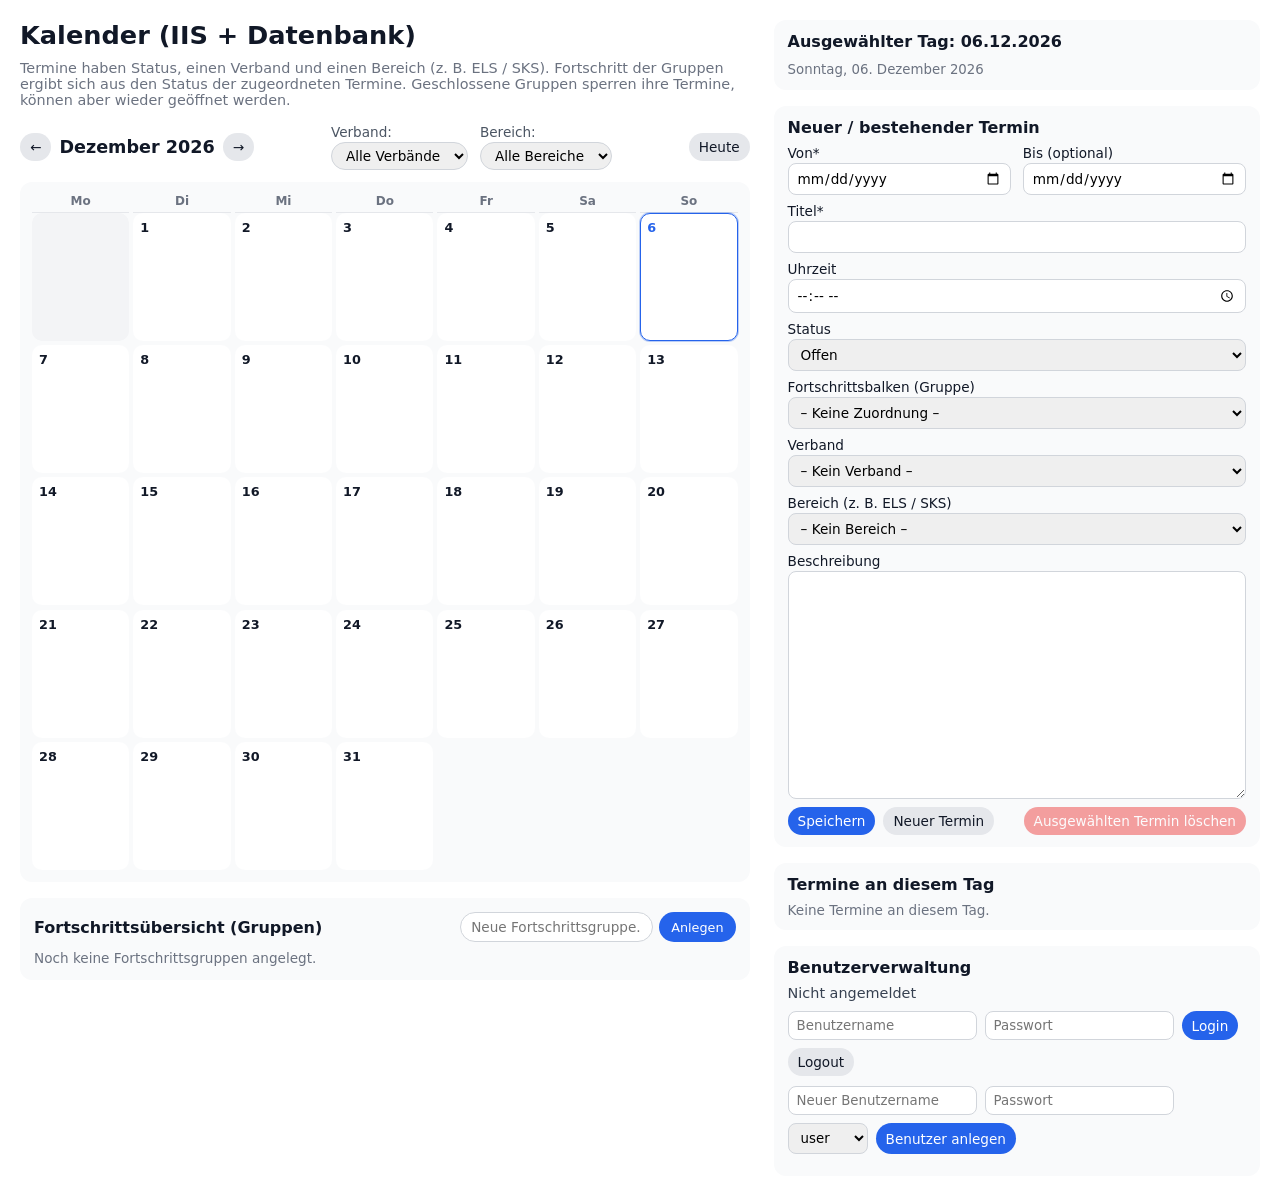
==== wwwroot/index.html @ 2591c510 "Add database-backed user management with login and admin UI" ====
<!DOCTYPE html>
<html lang="de">
<head>
    <meta charset="UTF-8" />
    <title>Kalender (IIS + Datenbank)</title>
    <meta name="viewport" content="width=device-width, initial-scale=1.0" />
    <link rel="stylesheet" href="kalender.css" />
</head>
<body>
    <div class="app">
        <!-- Linke Spalte: Kalender + Fortschrittsübersicht -->
        <div class="left-column">
            <h1>Kalender (IIS + Datenbank)</h1>
            <p class="sub">
                Termine haben Status, einen Verband und einen Bereich (z. B. ELS / SKS).
                Fortschritt der Gruppen ergibt sich aus den Status der zugeordneten Termine.
                Geschlossene Gruppen sperren ihre Termine, können aber wieder geöffnet werden.
            </p>

            <div class="calendar-header">
                <div class="month-nav">
                    <button id="prevMonthBtn" class="secondary">&#8592;</button>
                    <div class="month-label" id="monthLabel"></div>
                    <button id="nextMonthBtn" class="secondary">&#8594;</button>
                </div>

                <div class="filter-bar">
                    <div class="filter-item">
                        <label for="flagFilter">Verband:</label>
                        <select id="flagFilter"></select>
                    </div>
                    <div class="filter-item">
                        <label for="typeFlagFilter">Bereich:</label>
                        <select id="typeFlagFilter"></select>
                    </div>
                </div>

                <button id="todayBtn" class="secondary">Heute</button>
            </div>

            <div class="calendar">
                <div class="weekdays">
                    <div class="weekday">Mo</div>
                    <div class="weekday">Di</div>
                    <div class="weekday">Mi</div>
                    <div class="weekday">Do</div>
                    <div class="weekday">Fr</div>
                    <div class="weekday">Sa</div>
                    <div class="weekday">So</div>
                </div>
                <div class="days" id="daysContainer"></div>
            </div>

            <!-- Fortschrittsübersicht direkt unter dem Kalender -->
            <div class="summary-panel">
                <div class="summary-header">
                    <h2>Fortschrittsübersicht (Gruppen)</h2>
                    <form id="groupForm" class="group-form">
                        <input id="groupName" type="text" placeholder="Neue Fortschrittsgruppe..." />
                        <button type="submit">Anlegen</button>
                    </form>
                </div>
                <div class="summary-list" id="summaryList"></div>
            </div>
        </div>

        <!-- Rechte Spalte: Formular + Tagesliste -->
        <div class="panel">
            <div class="panel-section">
                <h2>Ausgewählter Tag: <span id="selectedDateLabel"></span></h2>
                <small id="selectedDateFullLabel"></small>
            </div>

            <div class="panel-section">
                <h2>Neuer / bestehender Termin</h2>
                <form id="eventForm">
                    <input type="hidden" id="eventId" value="" />

                    <div class="field-row">
                        <div class="field half">
                            <label for="eventStartDate">Von*</label>
                            <input type="date" id="eventStartDate">
                        </div>

                        <div class="field half">
                            <label for="eventEndDate">Bis (optional)</label>
                            <input type="date" id="eventEndDate">
                        </div>
                    </div>

                    <div class="field">
                        <label for="eventTitle">Titel*</label>
                        <input id="eventTitle" type="text" required />
                    </div>
                    <div class="field">
                        <label for="eventTime">Uhrzeit</label>
                        <input id="eventTime" type="time" />
                    </div>
                    <div class="field">
                        <label for="eventStatus">Status</label>
                        <select id="eventStatus">
                            <option value="offen">Offen</option>
                            <option value="in_bearbeitung">In Bearbeitung</option>
                            <option value="fertig">Fertig</option>
                        </select>
                    </div>
                    <div class="field">
                        <label for="eventGroup">Fortschrittsbalken (Gruppe)</label>
                        <select id="eventGroup">
                            <option value="">– Keine Zuordnung –</option>
                        </select>
                    </div>
                    <div class="field">
                        <label for="eventFlag">Verband</label>
                        <select id="eventFlag">
                            <option value="">– Kein Verband –</option>
                        </select>
                    </div>
                    <div class="field">
                        <label for="eventTypeFlag">Bereich (z. B. ELS / SKS)</label>
                        <select id="eventTypeFlag">
                            <option value="">– Kein Bereich –</option>
                        </select>
                    </div>
                    <div class="field">
                        <label for="eventDescription">Beschreibung</label>
                        <textarea id="eventDescription" rows="3"></textarea>
                    </div>

                    <div class="panel-actions">
                        <div class="panel-actions-left">
                            <button type="submit" id="saveEventBtn">Speichern</button>
                            <button type="button" class="secondary" id="resetFormBtn">Neuer Termin</button>
                        </div>
                        <div class="panel-actions-right">
                            <button type="button" class="danger" id="deleteSelectedEventBtn" disabled>
                                Ausgewählten Termin löschen
                            </button>
                        </div>
                    </div>
                </form>
            </div>

            <div class="panel-section">
                <h2>Termine an diesem Tag</h2>
                <div class="events-list" id="eventsList"></div>
            </div>

            <div class="panel-section">
                <h2>Benutzerverwaltung</h2>
                <div id="userStatus" class="user-status">Nicht angemeldet</div>

                <form id="loginForm" class="inline-form">
                    <input id="loginUserName" type="text" placeholder="Benutzername" required />
                    <input id="loginPassword" type="password" placeholder="Passwort" required />
                    <button type="submit">Login</button>
                    <button type="button" class="secondary" id="logoutBtn">Logout</button>
                </form>

                <form id="registerForm" class="inline-form">
                    <input id="registerUserName" type="text" placeholder="Neuer Benutzername" required />
                    <input id="registerPassword" type="password" placeholder="Passwort" required />
                    <select id="registerRole">
                        <option value="user">user</option>
                        <option value="admin">admin</option>
                    </select>
                    <button type="submit">Benutzer anlegen</button>
                </form>

                <div class="events-list" id="usersList"></div>
            </div>

        </div>
    </div>

    <script src="Kalender.js"></script>
</body>
</html>
---- wwwroot/kalender.css ----
/* Grundlayout */
* {
    box-sizing: border-box;
    font-family: system-ui,-apple-system,BlinkMacSystemFont,"Segoe UI",sans-serif
}

body {
    margin: 0;
    padding: 0;
    background: #f4f4f7;
    color: #111827;
    min-height: 100vh;
}

/* App ber gesamte Breite/Hhe */
.app {
    width: 100%;
    min-height: 100vh;
    margin: 0;
    padding: 20px;
    background: #fff;
    display: grid;
    grid-template-columns: 3fr 2fr; /* Kalender links grer */
    gap: 24px;
}

.left-column {
    display: flex;
    flex-direction: column;
}

h1 {
    margin: 0 0 10px;
    font-size: 1.6rem;
}

.sub {
    margin: 0 0 16px;
    color: #6b7280;
    font-size: .9rem;
}

/* Kalender-Kopf */
.calendar-header {
    display: flex;
    align-items: center;
    justify-content: space-between;
    margin-bottom: 12px;
}

.month-nav {
    display: flex;
    align-items: center;
    gap: 8px;
}

.month-label {
    font-weight: 600;
    font-size: 1.1rem;
}

/* Filterleiste im Header */
.filter-bar {
    display: flex;
    gap: 12px;
    align-items: flex-end;
    flex-wrap: wrap;
}

.filter-item {
    display: flex;
    flex-direction: column;
    font-size: 0.85rem;
}

    .filter-item label {
        margin-bottom: 2px;
        color: #4b5563;
    }

    .filter-item select {
        border-radius: 999px;
        border: 1px solid #d1d5db;
        padding: 4px 10px;
        font-size: 0.85rem;
    }

/* Buttons */
button {
    border: none;
    background: #2563eb;
    color: #fff;
    padding: 6px 10px;
    border-radius: 999px;
    cursor: pointer;
    font-size: .85rem;
    display: inline-flex;
    align-items: center;
    gap: 4px;
}

    button.secondary {
        background: #e5e7eb;
        color: #111827;
    }

    button.danger {
        background: #ef4444;
    }

    button:disabled {
        opacity: .5;
        cursor: default;
    }

    button:hover:not(:disabled) {
        filter: brightness(.95);
    }

/* Kalender-Container:
   Fllt dynamisch den verfgbaren Platz in der linken Spalte */
.calendar {
    border-radius: 12px;
    background: #f9fafb;
    padding: 12px;
    display: flex;
    flex-direction: column;
    height: 700px; /* Neue feste Hhe */
    min-height: 700px; /* Garantiert 700px minimum */
    max-height: 700px; /* Verhindert berschreitung */
}

/* Kopfzeile (Wochentage) */
.weekdays {
    display: grid;
    grid-template-columns: repeat(7,1fr);
    gap: 4px;
    flex: 0 0 auto;
}

.weekday {
    text-align: center;
    font-size: .75rem;
    font-weight: 600;
    color: #6b7280;
    padding-bottom: 4px;
    border-bottom: 1px solid #e5e7eb;
}

/* Tageszellen-Gitter mit festen Zellen:
   Alle Tage haben gleiche Breite & gleiche Hhe */
.days {
    flex: 1 1 auto;
    display: grid;
    grid-template-columns: repeat(7,1fr);
    grid-auto-rows: 1fr; /* jede Zeile gleich hoch */
    gap: 4px;
}

/* Tageszellen */
.day {
    min-height: 0; /* wichtig fr flex/grid-Kombination */
    background: #fff;
    border-radius: 10px;
    padding: 6px;
    cursor: pointer;
    border: 1px solid transparent;
    display: flex;
    flex-direction: column;
    font-size: .8rem;
    overflow: hidden; /* alles sauber innerhalb der Zelle halten */
    max-height: 128px;
}

    .day.outside {
        background: #f3f4f6;
        color: #9ca3af;
    }

.day-number {
    font-weight: 600;
    margin-bottom: 4px;
    font-size: .8rem;
    display: flex;
    align-items: center;
    justify-content: space-between;
}

.day.today .day-number {
    color: #2563eb;
}

.day.selected {
    border-color: #2563eb;
    box-shadow: 0 0 0 1px rgba(37,99,235,.3);
}

/* Mehrtages-Termine oben (nicht scrollend) */
.day-multiday-bars {
    margin-top: 2px;
    display: flex;
    flex-direction: column;
    gap: 2px;
}

/* Ein-Tages-Termine unten im scrollbaren Bereich (Platz ~4 Balken) */
.day-events-scroll {
    margin-top: 2px;
    display: flex;
    flex-direction: column;
    gap: 2px;
    /* keine feste max-height hier, wird dynamisch per JS gesetzt */
    overflow-y: auto;
    padding-right: 2px;
}

    /* schmaler Scrollbalken im Tag */
    .day-events-scroll::-webkit-scrollbar {
        width: 4px;
    }

    .day-events-scroll::-webkit-scrollbar-track {
        background: transparent;
    }

    .day-events-scroll::-webkit-scrollbar-thumb {
        background: #d1d5db;
        border-radius: 999px;
    }

/* Generischer Balken im Tag */
.day-bar {
    min-height: 16px;
    border-radius: 999px;
    background: #d1d5db;
    font-size: 0.65rem;
    line-height: 1.4;
    padding: 0 6px;
    color: #080807;
    display: flex;
    align-items: center;
    gap: 4px;
    max-width: 100%;
    overflow: hidden; /* ganz wichtig gegen berlaufen */
    white-space: nowrap;
}

    /* Text (Titel) im Balken: dynamisch gekrzt mit "..." */
    .day-bar span:last-child,
    .day-bar-title {
        flex: 1 1 auto;
        min-width: 0;
        max-width: 100%;
        overflow: hidden;
        text-overflow: ellipsis;
        white-space: nowrap;
    }

/* Segmente eines Mehrtagestermins: Start/Mitte/Ende -> wirkt wie durchgehender Balken */
.day-bar--start {
    border-top-right-radius: 0;
    border-bottom-right-radius: 0;
}

.day-bar--middle {
    border-radius: 0;
}

.day-bar--end {
    border-top-left-radius: 0;
    border-bottom-left-radius: 0;
}

/* (Kein eigener CSS-Tooltip mehr  wir nutzen den Browser-Tooltip ber title) */

/* Responsives Verhalten */
@media (max-width: 900px) {
    .day-bar {
        font-size: 0.6rem;
    }
}

@media (max-width: 600px) {
    .app {
        grid-template-columns: 1fr; /* untereinander auf sehr kleinen Screens */
    }

    .day-bar {
        font-size: 0.55rem;
    }
}

/* Rechte Spalte / Panels */
.panel {
    display: flex;
    flex-direction: column;
    gap: 16px;
}

.panel-section {
    background: #f9fafb;
    border-radius: 12px;
    padding: 12px 14px;
}

    .panel-section h2 {
        margin: 0 0 8px;
        font-size: 1rem;
    }

    .panel-section small {
        color: #6b7280;
    }

/* Formularfelder */
.field {
    display: flex;
    flex-direction: column;
    margin-bottom: 8px;
    font-size: .85rem;
}

    .field label {
        margin-bottom: 2px;
        font-weight: 500;
    }

    .field input,
    .field textarea,
    .field select {
        border-radius: 8px;
        border: 1px solid #d1d5db;
        padding: 6px 8px;
        font-size: .85rem;
        min-height: 32px;
        resize: vertical;
    }

        .field input:focus,
        .field textarea:focus,
        .field select:focus {
            outline: none;
            border-color: #2563eb;
            box-shadow: 0 0 0 1px rgba(37,99,235,.3);
        }

/* Formular-Actions */
.panel-actions {
    display: flex;
    justify-content: space-between;
    gap: 8px;
    margin-top: 6px;
}

.panel-actions-left,
.panel-actions-right {
    display: flex;
    gap: 8px;
}

/* Tagesliste rechts */
.events-list {
    max-height: 260px;
    overflow-y: auto;
    padding-right: 4px;
}

.event-item {
    background: #fff;
    border-radius: 10px;
    padding: 8px;
    margin-bottom: 6px;
    border: 1px solid #e5e7eb;
    cursor: pointer;
    font-size: .85rem;
    display: flex;
    justify-content: space-between;
    gap: 8px;
}

    .event-item:hover {
        border-color: #2563eb;
    }

.event-main {
    flex: 1;
}

.event-title {
    font-weight: 600;
    margin-bottom: 2px;
    display: flex;
    align-items: center;
    gap: 6px;
}

.event-time {
    color: #6b7280;
    font-size: .8rem;
    margin-bottom: 2px;
}

.event-status {
    color: #4b5563;
    font-size: .8rem;
    margin-bottom: 2px;
}

.event-desc {
    color: #4b5563;
    font-size: .8rem;
    white-space: pre-line;
}

.event-delete-btn {
    border-radius: 999px;
    border: none;
    padding: 4px 6px;
    font-size: .75rem;
    background: #fee2e2;
    color: #b91c1c;
    cursor: pointer;
}

.no-events {
    font-size: .85rem;
    color: #6b7280;
}

/* Fortschrittsbersicht (Gruppen) unter dem Kalender */
.summary-panel {
    background: #f9fafb;
    border-radius: 12px;
    padding: 14px;
    margin-top: 16px;
}

.summary-header {
    display: flex;
    justify-content: space-between;
    align-items: center;
    margin-bottom: 8px;
    gap: 12px;
    flex-wrap: wrap;
}

    .summary-header h2 {
        margin: 0;
        font-size: 1rem;
    }

/* Gruppen-Formular */
.group-form {
    display: flex;
    gap: 6px;
    flex-wrap: wrap;
}

    .group-form input {
        border-radius: 999px;
        border: 1px solid #d1d5db;
        padding: 6px 10px;
        font-size: .85rem;
        min-width: 180px;
    }

        .group-form input:focus {
            outline: none;
            border-color: #2563eb;
            box-shadow: 0 0 0 1px rgba(37,99,235,.3);
        }

    .group-form button {
        padding: 6px 12px;
        font-size: .8rem;
    }

/* Liste der Gruppen */
.summary-list {
    max-height: 260px;
    overflow-y: auto;
}

.summary-section-title {
    font-size: 0.8rem;
    text-transform: uppercase;
    color: #6b7280;
    margin: 8px 2px 4px;
}

.summary-item {
    border-radius: 10px;
    background: #fff;
    border: 1px solid #e5e7eb;
    font-size: .85rem;
    margin-bottom: 6px;
    padding: 8px;
}

.summary-item-header {
    display: grid;
    grid-template-columns: 2fr 2fr 1fr auto;
    gap: 8px;
    align-items: center;
    cursor: pointer;
}

.summary-title {
    font-weight: 600;
}

    .summary-title.closed {
        color: #6b7280;
        font-style: italic;
    }

.summary-range {
    color: #6b7280;
    font-size: .8rem;
}

.summary-status {
    font-size: .8rem;
}

/* Aktionen & Toggle */
.summary-actions {
    display: flex;
    align-items: center;
    justify-content: flex-end;
    gap: 4px;
}

.summary-toggle {
    padding: 2px 6px;
    border-radius: 999px;
    background: #e5e7eb;
    font-size: 0.8rem;
    cursor: pointer;
    user-select: none;
}

.group-action-btn {
    border: none;
    border-radius: 999px;
    padding: 2px 6px;
    font-size: 0.7rem;
    background: #e5e7eb;
    color: #374151;
    cursor: pointer;
}

    .group-action-btn:hover {
        filter: brightness(0.95);
    }

    .group-action-btn.danger {
        background: #fee2e2;
        color: #b91c1c;
    }

    .group-action-btn.disabled {
        opacity: 0.6;
        cursor: default;
    }

/* Ausklapp-Details einer Gruppe */
.summary-item-details {
    margin-top: 6px;
    padding-top: 6px;
    border-top: 1px dashed #e5e7eb;
    display: none;
}

.summary-detail-item {
    display: flex;
    justify-content: space-between;
    gap: 8px;
    padding: 3px 0;
    font-size: 0.8rem;
    cursor: pointer;
}

    .summary-detail-item:hover {
        background: #f9fafb;
    }

.summary-detail-left {
    flex: 2;
    overflow: hidden;
    white-space: nowrap;
    text-overflow: ellipsis;
    display: flex;
    align-items: center;
    gap: 8px;
}

.summary-detail-right {
    flex: 2;
    text-align: right;
    color: #6b7280;
    display: block;
}

    .summary-detail-right span {
        margin-left: 6px;
    }

/* Status-Badges (farblich) */
.status-chip {
    padding: 1px 6px;
    border-radius: 999px;
    font-size: 0.7rem;
    white-space: nowrap;
}

.status-offen {
    background: #ffcd85;
    color: #080807;
}

.status-in_bearbeitung {
    background: #fff494;
    color: #080807;
}

.status-fertig {
    background: #d2f5b0;
    color: #080807;
}

/* Verband/Bereich-Badges */
.flag-badge {
    display: inline-block;
    padding: 1px 6px;
    border-radius: 999px;
    font-size: 0.65rem;
    white-space: nowrap;
}

/* Ausgewhlter Termin (Kalender & Tagesliste) */
.day-bar.event-selected {
    background: #facc15 !important;
    color: #111827;
}

.event-item.event-selected {
    background: #fef3c7;
    border-color: #facc15;
}

.field-row {
    display: flex;
    gap: 12px;
}

.field-row .half {
    flex: 1;
}
/* Fortschrittsbalken in der Gruppenbersicht */
.progress-bar-container {
    width: 100%;
    height: 14px;
    background: #e5e7eb;
    border-radius: 999px;
    overflow: hidden;
    position: relative;
    margin-top: 2px;
}

.progress-bar-fill {
    height: 100%;
    background: linear-gradient(90deg, #22c55e, #16a34a);
    border-radius: 999px;
    width: 0;
    transition: width 0.3s ease;
}

.progress-bar-label {
    position: absolute;
    top: 50%;
    left: 50%;
    transform: translate(-50%, -50%);
    font-size: 0.7rem;
    font-weight: 600;
    color: #111827;
    pointer-events: none;
}

#eventDescription {
    min-height: 228px;
}

.inline-form {
    display: flex;
    gap: 8px;
    flex-wrap: wrap;
    margin-bottom: 10px;
}

.inline-form input,
.inline-form select {
    border: 1px solid #d1d5db;
    border-radius: 8px;
    padding: 6px 8px;
}

.user-status {
    margin-bottom: 10px;
    font-size: 0.9rem;
    color: #374151;
}

.user-row {
    display: flex;
    align-items: center;
    justify-content: space-between;
    padding: 8px;
    border: 1px solid #e5e7eb;
    border-radius: 8px;
    margin-bottom: 6px;
    background: #fff;
}

.user-meta {
    font-size: 0.8rem;
    color: #6b7280;
}
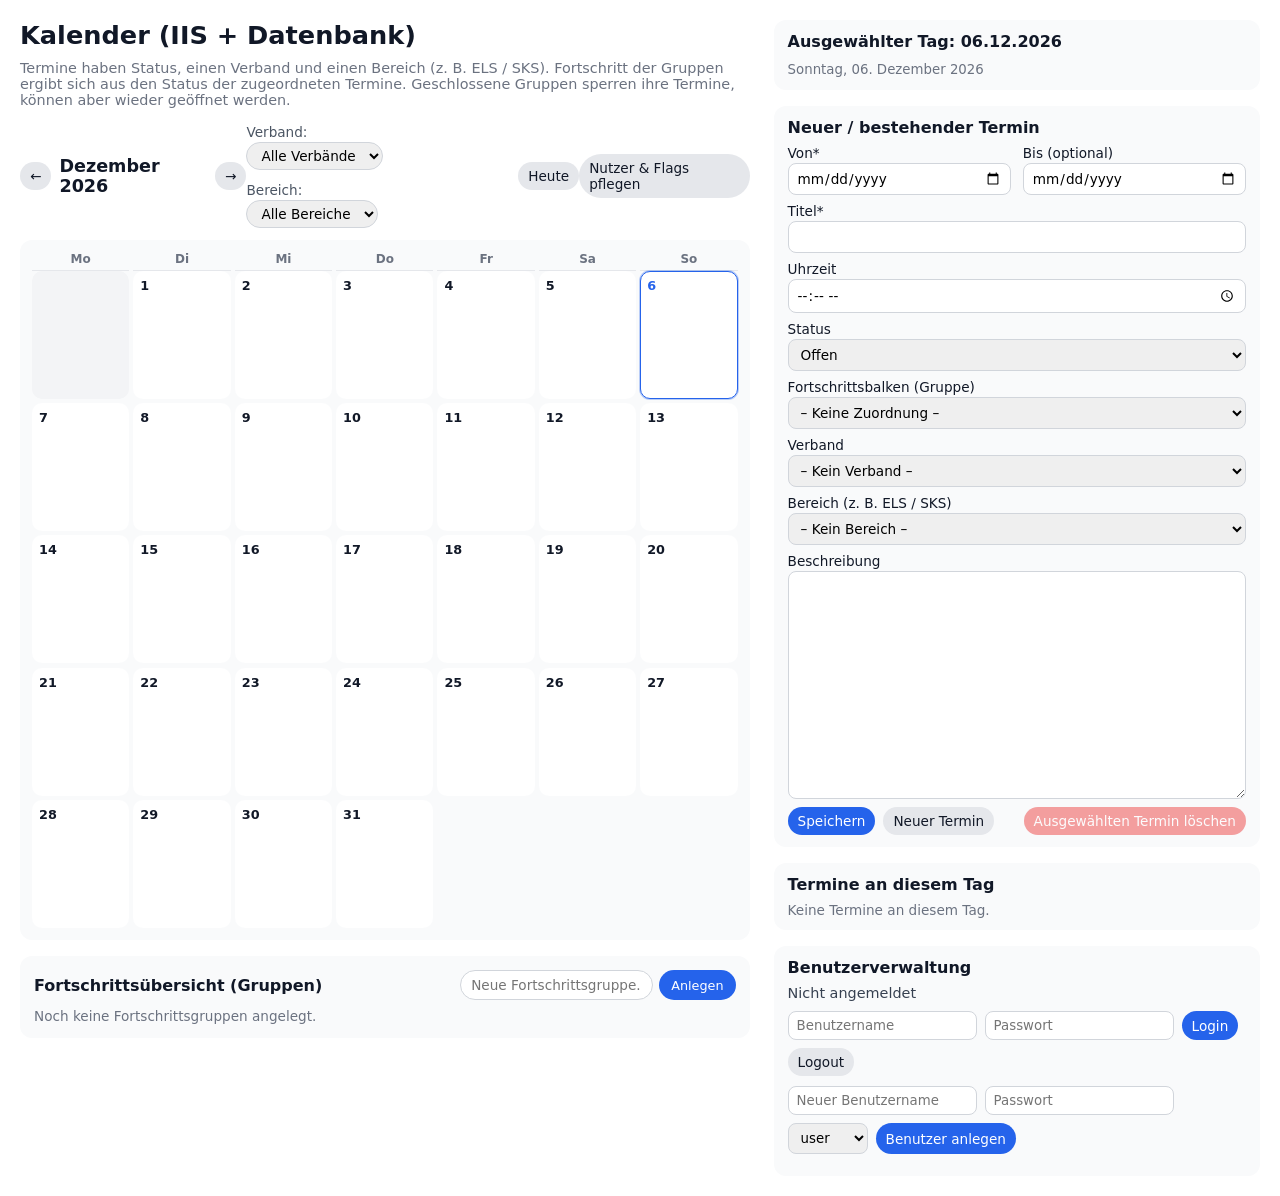
==== commit 4cfad23f: "Passe Datenmodell an und ergänze Pflege-Seite für Nutzer/Flags" ====
--- a/wwwroot/index.html
+++ b/wwwroot/index.html
@@ -36,6 +36,7 @@
                 </div>
 
                 <button id="todayBtn" class="secondary">Heute</button>
+                <a href="verwaltung.html" class="secondary nav-button">Nutzer & Flags pflegen</a>
             </div>
 
             <div class="calendar">
--- a/wwwroot/kalender.css
+++ b/wwwroot/kalender.css
@@ -1,695 +1,704 @@
-/* Grundlayout */
-* {
-    box-sizing: border-box;
-    font-family: system-ui,-apple-system,BlinkMacSystemFont,"Segoe UI",sans-serif
-}
-
-body {
-    margin: 0;
-    padding: 0;
-    background: #f4f4f7;
-    color: #111827;
-    min-height: 100vh;
-}
-
-/* App ber gesamte Breite/Hhe */
-.app {
-    width: 100%;
-    min-height: 100vh;
-    margin: 0;
-    padding: 20px;
-    background: #fff;
-    display: grid;
-    grid-template-columns: 3fr 2fr; /* Kalender links grer */
-    gap: 24px;
-}
-
-.left-column {
-    display: flex;
-    flex-direction: column;
-}
-
-h1 {
-    margin: 0 0 10px;
-    font-size: 1.6rem;
-}
-
-.sub {
-    margin: 0 0 16px;
-    color: #6b7280;
-    font-size: .9rem;
-}
-
-/* Kalender-Kopf */
-.calendar-header {
-    display: flex;
-    align-items: center;
-    justify-content: space-between;
-    margin-bottom: 12px;
-}
-
-.month-nav {
-    display: flex;
-    align-items: center;
-    gap: 8px;
-}
-
-.month-label {
-    font-weight: 600;
-    font-size: 1.1rem;
-}
-
-/* Filterleiste im Header */
-.filter-bar {
-    display: flex;
-    gap: 12px;
-    align-items: flex-end;
-    flex-wrap: wrap;
-}
-
-.filter-item {
-    display: flex;
-    flex-direction: column;
-    font-size: 0.85rem;
-}
-
-    .filter-item label {
-        margin-bottom: 2px;
-        color: #4b5563;
-    }
-
-    .filter-item select {
-        border-radius: 999px;
-        border: 1px solid #d1d5db;
-        padding: 4px 10px;
-        font-size: 0.85rem;
-    }
-
-/* Buttons */
-button {
-    border: none;
-    background: #2563eb;
-    color: #fff;
-    padding: 6px 10px;
-    border-radius: 999px;
-    cursor: pointer;
-    font-size: .85rem;
-    display: inline-flex;
-    align-items: center;
-    gap: 4px;
-}
-
-    button.secondary {
-        background: #e5e7eb;
-        color: #111827;
-    }
-
-    button.danger {
-        background: #ef4444;
-    }
-
-    button:disabled {
-        opacity: .5;
-        cursor: default;
-    }
-
-    button:hover:not(:disabled) {
-        filter: brightness(.95);
-    }
-
-/* Kalender-Container:
-   Fllt dynamisch den verfgbaren Platz in der linken Spalte */
-.calendar {
-    border-radius: 12px;
-    background: #f9fafb;
-    padding: 12px;
-    display: flex;
-    flex-direction: column;
-    height: 700px; /* Neue feste Hhe */
-    min-height: 700px; /* Garantiert 700px minimum */
-    max-height: 700px; /* Verhindert berschreitung */
-}
-
-/* Kopfzeile (Wochentage) */
-.weekdays {
-    display: grid;
-    grid-template-columns: repeat(7,1fr);
-    gap: 4px;
-    flex: 0 0 auto;
-}
-
-.weekday {
-    text-align: center;
-    font-size: .75rem;
-    font-weight: 600;
-    color: #6b7280;
-    padding-bottom: 4px;
-    border-bottom: 1px solid #e5e7eb;
-}
-
-/* Tageszellen-Gitter mit festen Zellen:
-   Alle Tage haben gleiche Breite & gleiche Hhe */
-.days {
-    flex: 1 1 auto;
-    display: grid;
-    grid-template-columns: repeat(7,1fr);
-    grid-auto-rows: 1fr; /* jede Zeile gleich hoch */
-    gap: 4px;
-}
-
-/* Tageszellen */
-.day {
-    min-height: 0; /* wichtig fr flex/grid-Kombination */
-    background: #fff;
-    border-radius: 10px;
-    padding: 6px;
-    cursor: pointer;
-    border: 1px solid transparent;
-    display: flex;
-    flex-direction: column;
-    font-size: .8rem;
-    overflow: hidden; /* alles sauber innerhalb der Zelle halten */
-    max-height: 128px;
-}
-
-    .day.outside {
-        background: #f3f4f6;
-        color: #9ca3af;
-    }
-
-.day-number {
-    font-weight: 600;
-    margin-bottom: 4px;
-    font-size: .8rem;
-    display: flex;
-    align-items: center;
-    justify-content: space-between;
-}
-
-.day.today .day-number {
-    color: #2563eb;
-}
-
-.day.selected {
-    border-color: #2563eb;
-    box-shadow: 0 0 0 1px rgba(37,99,235,.3);
-}
-
-/* Mehrtages-Termine oben (nicht scrollend) */
-.day-multiday-bars {
-    margin-top: 2px;
-    display: flex;
-    flex-direction: column;
-    gap: 2px;
-}
-
-/* Ein-Tages-Termine unten im scrollbaren Bereich (Platz ~4 Balken) */
-.day-events-scroll {
-    margin-top: 2px;
-    display: flex;
-    flex-direction: column;
-    gap: 2px;
-    /* keine feste max-height hier, wird dynamisch per JS gesetzt */
-    overflow-y: auto;
-    padding-right: 2px;
-}
-
-    /* schmaler Scrollbalken im Tag */
-    .day-events-scroll::-webkit-scrollbar {
-        width: 4px;
-    }
-
-    .day-events-scroll::-webkit-scrollbar-track {
-        background: transparent;
-    }
-
-    .day-events-scroll::-webkit-scrollbar-thumb {
-        background: #d1d5db;
-        border-radius: 999px;
-    }
-
-/* Generischer Balken im Tag */
-.day-bar {
-    min-height: 16px;
-    border-radius: 999px;
-    background: #d1d5db;
-    font-size: 0.65rem;
-    line-height: 1.4;
-    padding: 0 6px;
-    color: #080807;
-    display: flex;
-    align-items: center;
-    gap: 4px;
-    max-width: 100%;
-    overflow: hidden; /* ganz wichtig gegen berlaufen */
-    white-space: nowrap;
-}
-
-    /* Text (Titel) im Balken: dynamisch gekrzt mit "..." */
-    .day-bar span:last-child,
-    .day-bar-title {
-        flex: 1 1 auto;
-        min-width: 0;
-        max-width: 100%;
-        overflow: hidden;
-        text-overflow: ellipsis;
-        white-space: nowrap;
-    }
-
-/* Segmente eines Mehrtagestermins: Start/Mitte/Ende -> wirkt wie durchgehender Balken */
-.day-bar--start {
-    border-top-right-radius: 0;
-    border-bottom-right-radius: 0;
-}
-
-.day-bar--middle {
-    border-radius: 0;
-}
-
-.day-bar--end {
-    border-top-left-radius: 0;
-    border-bottom-left-radius: 0;
-}
-
-/* (Kein eigener CSS-Tooltip mehr  wir nutzen den Browser-Tooltip ber title) */
-
-/* Responsives Verhalten */
-@media (max-width: 900px) {
-    .day-bar {
-        font-size: 0.6rem;
-    }
-}
-
-@media (max-width: 600px) {
-    .app {
-        grid-template-columns: 1fr; /* untereinander auf sehr kleinen Screens */
-    }
-
-    .day-bar {
-        font-size: 0.55rem;
-    }
-}
-
-/* Rechte Spalte / Panels */
-.panel {
-    display: flex;
-    flex-direction: column;
-    gap: 16px;
-}
-
-.panel-section {
-    background: #f9fafb;
-    border-radius: 12px;
-    padding: 12px 14px;
-}
-
-    .panel-section h2 {
-        margin: 0 0 8px;
-        font-size: 1rem;
-    }
-
-    .panel-section small {
-        color: #6b7280;
-    }
-
-/* Formularfelder */
-.field {
-    display: flex;
-    flex-direction: column;
-    margin-bottom: 8px;
-    font-size: .85rem;
-}
-
-    .field label {
-        margin-bottom: 2px;
-        font-weight: 500;
-    }
-
-    .field input,
-    .field textarea,
-    .field select {
-        border-radius: 8px;
-        border: 1px solid #d1d5db;
-        padding: 6px 8px;
-        font-size: .85rem;
-        min-height: 32px;
-        resize: vertical;
-    }
-
-        .field input:focus,
-        .field textarea:focus,
-        .field select:focus {
-            outline: none;
-            border-color: #2563eb;
-            box-shadow: 0 0 0 1px rgba(37,99,235,.3);
-        }
-
-/* Formular-Actions */
-.panel-actions {
-    display: flex;
-    justify-content: space-between;
-    gap: 8px;
-    margin-top: 6px;
-}
-
-.panel-actions-left,
-.panel-actions-right {
-    display: flex;
-    gap: 8px;
-}
-
-/* Tagesliste rechts */
-.events-list {
-    max-height: 260px;
-    overflow-y: auto;
-    padding-right: 4px;
-}
-
-.event-item {
-    background: #fff;
-    border-radius: 10px;
-    padding: 8px;
-    margin-bottom: 6px;
-    border: 1px solid #e5e7eb;
-    cursor: pointer;
-    font-size: .85rem;
-    display: flex;
-    justify-content: space-between;
-    gap: 8px;
-}
-
-    .event-item:hover {
-        border-color: #2563eb;
-    }
-
-.event-main {
-    flex: 1;
-}
-
-.event-title {
-    font-weight: 600;
-    margin-bottom: 2px;
-    display: flex;
-    align-items: center;
-    gap: 6px;
-}
-
-.event-time {
-    color: #6b7280;
-    font-size: .8rem;
-    margin-bottom: 2px;
-}
-
-.event-status {
-    color: #4b5563;
-    font-size: .8rem;
-    margin-bottom: 2px;
-}
-
-.event-desc {
-    color: #4b5563;
-    font-size: .8rem;
-    white-space: pre-line;
-}
-
-.event-delete-btn {
-    border-radius: 999px;
-    border: none;
-    padding: 4px 6px;
-    font-size: .75rem;
-    background: #fee2e2;
-    color: #b91c1c;
-    cursor: pointer;
-}
-
-.no-events {
-    font-size: .85rem;
-    color: #6b7280;
-}
-
-/* Fortschrittsbersicht (Gruppen) unter dem Kalender */
-.summary-panel {
-    background: #f9fafb;
-    border-radius: 12px;
-    padding: 14px;
-    margin-top: 16px;
-}
-
-.summary-header {
-    display: flex;
-    justify-content: space-between;
-    align-items: center;
-    margin-bottom: 8px;
-    gap: 12px;
-    flex-wrap: wrap;
-}
-
-    .summary-header h2 {
-        margin: 0;
-        font-size: 1rem;
-    }
-
-/* Gruppen-Formular */
-.group-form {
-    display: flex;
-    gap: 6px;
-    flex-wrap: wrap;
-}
-
-    .group-form input {
-        border-radius: 999px;
-        border: 1px solid #d1d5db;
-        padding: 6px 10px;
-        font-size: .85rem;
-        min-width: 180px;
-    }
-
-        .group-form input:focus {
-            outline: none;
-            border-color: #2563eb;
-            box-shadow: 0 0 0 1px rgba(37,99,235,.3);
-        }
-
-    .group-form button {
-        padding: 6px 12px;
-        font-size: .8rem;
-    }
-
-/* Liste der Gruppen */
-.summary-list {
-    max-height: 260px;
-    overflow-y: auto;
-}
-
-.summary-section-title {
-    font-size: 0.8rem;
-    text-transform: uppercase;
-    color: #6b7280;
-    margin: 8px 2px 4px;
-}
-
-.summary-item {
-    border-radius: 10px;
-    background: #fff;
-    border: 1px solid #e5e7eb;
-    font-size: .85rem;
-    margin-bottom: 6px;
-    padding: 8px;
-}
-
-.summary-item-header {
-    display: grid;
-    grid-template-columns: 2fr 2fr 1fr auto;
-    gap: 8px;
-    align-items: center;
-    cursor: pointer;
-}
-
-.summary-title {
-    font-weight: 600;
-}
-
-    .summary-title.closed {
-        color: #6b7280;
-        font-style: italic;
-    }
-
-.summary-range {
-    color: #6b7280;
-    font-size: .8rem;
-}
-
-.summary-status {
-    font-size: .8rem;
-}
-
-/* Aktionen & Toggle */
-.summary-actions {
-    display: flex;
-    align-items: center;
-    justify-content: flex-end;
-    gap: 4px;
-}
-
-.summary-toggle {
-    padding: 2px 6px;
-    border-radius: 999px;
-    background: #e5e7eb;
-    font-size: 0.8rem;
-    cursor: pointer;
-    user-select: none;
-}
-
-.group-action-btn {
-    border: none;
-    border-radius: 999px;
-    padding: 2px 6px;
-    font-size: 0.7rem;
-    background: #e5e7eb;
-    color: #374151;
-    cursor: pointer;
-}
-
-    .group-action-btn:hover {
-        filter: brightness(0.95);
-    }
-
-    .group-action-btn.danger {
-        background: #fee2e2;
-        color: #b91c1c;
-    }
-
-    .group-action-btn.disabled {
-        opacity: 0.6;
-        cursor: default;
-    }
-
-/* Ausklapp-Details einer Gruppe */
-.summary-item-details {
-    margin-top: 6px;
-    padding-top: 6px;
-    border-top: 1px dashed #e5e7eb;
-    display: none;
-}
-
-.summary-detail-item {
-    display: flex;
-    justify-content: space-between;
-    gap: 8px;
-    padding: 3px 0;
-    font-size: 0.8rem;
-    cursor: pointer;
-}
-
-    .summary-detail-item:hover {
-        background: #f9fafb;
-    }
-
-.summary-detail-left {
-    flex: 2;
-    overflow: hidden;
-    white-space: nowrap;
-    text-overflow: ellipsis;
-    display: flex;
-    align-items: center;
-    gap: 8px;
-}
-
-.summary-detail-right {
-    flex: 2;
-    text-align: right;
-    color: #6b7280;
-    display: block;
-}
-
-    .summary-detail-right span {
-        margin-left: 6px;
-    }
-
-/* Status-Badges (farblich) */
-.status-chip {
-    padding: 1px 6px;
-    border-radius: 999px;
-    font-size: 0.7rem;
-    white-space: nowrap;
-}
-
-.status-offen {
-    background: #ffcd85;
-    color: #080807;
-}
-
-.status-in_bearbeitung {
-    background: #fff494;
-    color: #080807;
-}
-
-.status-fertig {
-    background: #d2f5b0;
-    color: #080807;
-}
-
-/* Verband/Bereich-Badges */
-.flag-badge {
-    display: inline-block;
-    padding: 1px 6px;
-    border-radius: 999px;
-    font-size: 0.65rem;
-    white-space: nowrap;
-}
-
-/* Ausgewhlter Termin (Kalender & Tagesliste) */
-.day-bar.event-selected {
-    background: #facc15 !important;
-    color: #111827;
-}
-
-.event-item.event-selected {
-    background: #fef3c7;
-    border-color: #facc15;
-}
-
-.field-row {
-    display: flex;
-    gap: 12px;
-}
-
-.field-row .half {
-    flex: 1;
-}
-/* Fortschrittsbalken in der Gruppenbersicht */
-.progress-bar-container {
-    width: 100%;
-    height: 14px;
-    background: #e5e7eb;
-    border-radius: 999px;
-    overflow: hidden;
-    position: relative;
-    margin-top: 2px;
-}
-
-.progress-bar-fill {
-    height: 100%;
-    background: linear-gradient(90deg, #22c55e, #16a34a);
-    border-radius: 999px;
-    width: 0;
-    transition: width 0.3s ease;
-}
-
-.progress-bar-label {
-    position: absolute;
-    top: 50%;
-    left: 50%;
-    transform: translate(-50%, -50%);
-    font-size: 0.7rem;
-    font-weight: 600;
-    color: #111827;
-    pointer-events: none;
-}
-
-#eventDescription {
-    min-height: 228px;
-}
+/* Grundlayout */
+* {
+    box-sizing: border-box;
+    font-family: system-ui,-apple-system,BlinkMacSystemFont,"Segoe UI",sans-serif
+}
+
+body {
+    margin: 0;
+    padding: 0;
+    background: #f4f4f7;
+    color: #111827;
+    min-height: 100vh;
+}
+
+/* App ber gesamte Breite/Hhe */
+.app {
+    width: 100%;
+    min-height: 100vh;
+    margin: 0;
+    padding: 20px;
+    background: #fff;
+    display: grid;
+    grid-template-columns: 3fr 2fr; /* Kalender links grer */
+    gap: 24px;
+}
+
+.left-column {
+    display: flex;
+    flex-direction: column;
+}
+
+h1 {
+    margin: 0 0 10px;
+    font-size: 1.6rem;
+}
+
+.sub {
+    margin: 0 0 16px;
+    color: #6b7280;
+    font-size: .9rem;
+}
+
+/* Kalender-Kopf */
+.calendar-header {
+    display: flex;
+    align-items: center;
+    justify-content: space-between;
+    margin-bottom: 12px;
+}
+
+.month-nav {
+    display: flex;
+    align-items: center;
+    gap: 8px;
+}
+
+.month-label {
+    font-weight: 600;
+    font-size: 1.1rem;
+}
+
+/* Filterleiste im Header */
+.filter-bar {
+    display: flex;
+    gap: 12px;
+    align-items: flex-end;
+    flex-wrap: wrap;
+}
+
+.filter-item {
+    display: flex;
+    flex-direction: column;
+    font-size: 0.85rem;
+}
+
+    .filter-item label {
+        margin-bottom: 2px;
+        color: #4b5563;
+    }
+
+    .filter-item select {
+        border-radius: 999px;
+        border: 1px solid #d1d5db;
+        padding: 4px 10px;
+        font-size: 0.85rem;
+    }
+
+/* Buttons */
+button {
+    border: none;
+    background: #2563eb;
+    color: #fff;
+    padding: 6px 10px;
+    border-radius: 999px;
+    cursor: pointer;
+    font-size: .85rem;
+    display: inline-flex;
+    align-items: center;
+    gap: 4px;
+}
+
+    button.secondary {
+        background: #e5e7eb;
+        color: #111827;
+    }
+
+    button.danger {
+        background: #ef4444;
+    }
+
+    button:disabled {
+        opacity: .5;
+        cursor: default;
+    }
+
+    button:hover:not(:disabled) {
+        filter: brightness(.95);
+    }
+
+a.secondary.nav-button {
+    text-decoration: none;
+    background: #e5e7eb;
+    color: #111827;
+    padding: 6px 10px;
+    border-radius: 999px;
+    font-size: .85rem;
+}
+
+/* Kalender-Container:
+   Fllt dynamisch den verfgbaren Platz in der linken Spalte */
+.calendar {
+    border-radius: 12px;
+    background: #f9fafb;
+    padding: 12px;
+    display: flex;
+    flex-direction: column;
+    height: 700px; /* Neue feste Hhe */
+    min-height: 700px; /* Garantiert 700px minimum */
+    max-height: 700px; /* Verhindert berschreitung */
+}
+
+/* Kopfzeile (Wochentage) */
+.weekdays {
+    display: grid;
+    grid-template-columns: repeat(7,1fr);
+    gap: 4px;
+    flex: 0 0 auto;
+}
+
+.weekday {
+    text-align: center;
+    font-size: .75rem;
+    font-weight: 600;
+    color: #6b7280;
+    padding-bottom: 4px;
+    border-bottom: 1px solid #e5e7eb;
+}
+
+/* Tageszellen-Gitter mit festen Zellen:
+   Alle Tage haben gleiche Breite & gleiche Hhe */
+.days {
+    flex: 1 1 auto;
+    display: grid;
+    grid-template-columns: repeat(7,1fr);
+    grid-auto-rows: 1fr; /* jede Zeile gleich hoch */
+    gap: 4px;
+}
+
+/* Tageszellen */
+.day {
+    min-height: 0; /* wichtig fr flex/grid-Kombination */
+    background: #fff;
+    border-radius: 10px;
+    padding: 6px;
+    cursor: pointer;
+    border: 1px solid transparent;
+    display: flex;
+    flex-direction: column;
+    font-size: .8rem;
+    overflow: hidden; /* alles sauber innerhalb der Zelle halten */
+    max-height: 128px;
+}
+
+    .day.outside {
+        background: #f3f4f6;
+        color: #9ca3af;
+    }
+
+.day-number {
+    font-weight: 600;
+    margin-bottom: 4px;
+    font-size: .8rem;
+    display: flex;
+    align-items: center;
+    justify-content: space-between;
+}
+
+.day.today .day-number {
+    color: #2563eb;
+}
+
+.day.selected {
+    border-color: #2563eb;
+    box-shadow: 0 0 0 1px rgba(37,99,235,.3);
+}
+
+/* Mehrtages-Termine oben (nicht scrollend) */
+.day-multiday-bars {
+    margin-top: 2px;
+    display: flex;
+    flex-direction: column;
+    gap: 2px;
+}
+
+/* Ein-Tages-Termine unten im scrollbaren Bereich (Platz ~4 Balken) */
+.day-events-scroll {
+    margin-top: 2px;
+    display: flex;
+    flex-direction: column;
+    gap: 2px;
+    /* keine feste max-height hier, wird dynamisch per JS gesetzt */
+    overflow-y: auto;
+    padding-right: 2px;
+}
+
+    /* schmaler Scrollbalken im Tag */
+    .day-events-scroll::-webkit-scrollbar {
+        width: 4px;
+    }
+
+    .day-events-scroll::-webkit-scrollbar-track {
+        background: transparent;
+    }
+
+    .day-events-scroll::-webkit-scrollbar-thumb {
+        background: #d1d5db;
+        border-radius: 999px;
+    }
+
+/* Generischer Balken im Tag */
+.day-bar {
+    min-height: 16px;
+    border-radius: 999px;
+    background: #d1d5db;
+    font-size: 0.65rem;
+    line-height: 1.4;
+    padding: 0 6px;
+    color: #080807;
+    display: flex;
+    align-items: center;
+    gap: 4px;
+    max-width: 100%;
+    overflow: hidden; /* ganz wichtig gegen berlaufen */
+    white-space: nowrap;
+}
+
+    /* Text (Titel) im Balken: dynamisch gekrzt mit "..." */
+    .day-bar span:last-child,
+    .day-bar-title {
+        flex: 1 1 auto;
+        min-width: 0;
+        max-width: 100%;
+        overflow: hidden;
+        text-overflow: ellipsis;
+        white-space: nowrap;
+    }
+
+/* Segmente eines Mehrtagestermins: Start/Mitte/Ende -> wirkt wie durchgehender Balken */
+.day-bar--start {
+    border-top-right-radius: 0;
+    border-bottom-right-radius: 0;
+}
+
+.day-bar--middle {
+    border-radius: 0;
+}
+
+.day-bar--end {
+    border-top-left-radius: 0;
+    border-bottom-left-radius: 0;
+}
+
+/* (Kein eigener CSS-Tooltip mehr  wir nutzen den Browser-Tooltip ber title) */
+
+/* Responsives Verhalten */
+@media (max-width: 900px) {
+    .day-bar {
+        font-size: 0.6rem;
+    }
+}
+
+@media (max-width: 600px) {
+    .app {
+        grid-template-columns: 1fr; /* untereinander auf sehr kleinen Screens */
+    }
+
+    .day-bar {
+        font-size: 0.55rem;
+    }
+}
+
+/* Rechte Spalte / Panels */
+.panel {
+    display: flex;
+    flex-direction: column;
+    gap: 16px;
+}
+
+.panel-section {
+    background: #f9fafb;
+    border-radius: 12px;
+    padding: 12px 14px;
+}
+
+    .panel-section h2 {
+        margin: 0 0 8px;
+        font-size: 1rem;
+    }
+
+    .panel-section small {
+        color: #6b7280;
+    }
+
+/* Formularfelder */
+.field {
+    display: flex;
+    flex-direction: column;
+    margin-bottom: 8px;
+    font-size: .85rem;
+}
+
+    .field label {
+        margin-bottom: 2px;
+        font-weight: 500;
+    }
+
+    .field input,
+    .field textarea,
+    .field select {
+        border-radius: 8px;
+        border: 1px solid #d1d5db;
+        padding: 6px 8px;
+        font-size: .85rem;
+        min-height: 32px;
+        resize: vertical;
+    }
+
+        .field input:focus,
+        .field textarea:focus,
+        .field select:focus {
+            outline: none;
+            border-color: #2563eb;
+            box-shadow: 0 0 0 1px rgba(37,99,235,.3);
+        }
+
+/* Formular-Actions */
+.panel-actions {
+    display: flex;
+    justify-content: space-between;
+    gap: 8px;
+    margin-top: 6px;
+}
+
+.panel-actions-left,
+.panel-actions-right {
+    display: flex;
+    gap: 8px;
+}
+
+/* Tagesliste rechts */
+.events-list {
+    max-height: 260px;
+    overflow-y: auto;
+    padding-right: 4px;
+}
+
+.event-item {
+    background: #fff;
+    border-radius: 10px;
+    padding: 8px;
+    margin-bottom: 6px;
+    border: 1px solid #e5e7eb;
+    cursor: pointer;
+    font-size: .85rem;
+    display: flex;
+    justify-content: space-between;
+    gap: 8px;
+}
+
+    .event-item:hover {
+        border-color: #2563eb;
+    }
+
+.event-main {
+    flex: 1;
+}
+
+.event-title {
+    font-weight: 600;
+    margin-bottom: 2px;
+    display: flex;
+    align-items: center;
+    gap: 6px;
+}
+
+.event-time {
+    color: #6b7280;
+    font-size: .8rem;
+    margin-bottom: 2px;
+}
+
+.event-status {
+    color: #4b5563;
+    font-size: .8rem;
+    margin-bottom: 2px;
+}
+
+.event-desc {
+    color: #4b5563;
+    font-size: .8rem;
+    white-space: pre-line;
+}
+
+.event-delete-btn {
+    border-radius: 999px;
+    border: none;
+    padding: 4px 6px;
+    font-size: .75rem;
+    background: #fee2e2;
+    color: #b91c1c;
+    cursor: pointer;
+}
+
+.no-events {
+    font-size: .85rem;
+    color: #6b7280;
+}
+
+/* Fortschrittsbersicht (Gruppen) unter dem Kalender */
+.summary-panel {
+    background: #f9fafb;
+    border-radius: 12px;
+    padding: 14px;
+    margin-top: 16px;
+}
+
+.summary-header {
+    display: flex;
+    justify-content: space-between;
+    align-items: center;
+    margin-bottom: 8px;
+    gap: 12px;
+    flex-wrap: wrap;
+}
+
+    .summary-header h2 {
+        margin: 0;
+        font-size: 1rem;
+    }
+
+/* Gruppen-Formular */
+.group-form {
+    display: flex;
+    gap: 6px;
+    flex-wrap: wrap;
+}
+
+    .group-form input {
+        border-radius: 999px;
+        border: 1px solid #d1d5db;
+        padding: 6px 10px;
+        font-size: .85rem;
+        min-width: 180px;
+    }
+
+        .group-form input:focus {
+            outline: none;
+            border-color: #2563eb;
+            box-shadow: 0 0 0 1px rgba(37,99,235,.3);
+        }
+
+    .group-form button {
+        padding: 6px 12px;
+        font-size: .8rem;
+    }
+
+/* Liste der Gruppen */
+.summary-list {
+    max-height: 260px;
+    overflow-y: auto;
+}
+
+.summary-section-title {
+    font-size: 0.8rem;
+    text-transform: uppercase;
+    color: #6b7280;
+    margin: 8px 2px 4px;
+}
+
+.summary-item {
+    border-radius: 10px;
+    background: #fff;
+    border: 1px solid #e5e7eb;
+    font-size: .85rem;
+    margin-bottom: 6px;
+    padding: 8px;
+}
+
+.summary-item-header {
+    display: grid;
+    grid-template-columns: 2fr 2fr 1fr auto;
+    gap: 8px;
+    align-items: center;
+    cursor: pointer;
+}
+
+.summary-title {
+    font-weight: 600;
+}
+
+    .summary-title.closed {
+        color: #6b7280;
+        font-style: italic;
+    }
+
+.summary-range {
+    color: #6b7280;
+    font-size: .8rem;
+}
+
+.summary-status {
+    font-size: .8rem;
+}
+
+/* Aktionen & Toggle */
+.summary-actions {
+    display: flex;
+    align-items: center;
+    justify-content: flex-end;
+    gap: 4px;
+}
+
+.summary-toggle {
+    padding: 2px 6px;
+    border-radius: 999px;
+    background: #e5e7eb;
+    font-size: 0.8rem;
+    cursor: pointer;
+    user-select: none;
+}
+
+.group-action-btn {
+    border: none;
+    border-radius: 999px;
+    padding: 2px 6px;
+    font-size: 0.7rem;
+    background: #e5e7eb;
+    color: #374151;
+    cursor: pointer;
+}
+
+    .group-action-btn:hover {
+        filter: brightness(0.95);
+    }
+
+    .group-action-btn.danger {
+        background: #fee2e2;
+        color: #b91c1c;
+    }
+
+    .group-action-btn.disabled {
+        opacity: 0.6;
+        cursor: default;
+    }
+
+/* Ausklapp-Details einer Gruppe */
+.summary-item-details {
+    margin-top: 6px;
+    padding-top: 6px;
+    border-top: 1px dashed #e5e7eb;
+    display: none;
+}
+
+.summary-detail-item {
+    display: flex;
+    justify-content: space-between;
+    gap: 8px;
+    padding: 3px 0;
+    font-size: 0.8rem;
+    cursor: pointer;
+}
+
+    .summary-detail-item:hover {
+        background: #f9fafb;
+    }
+
+.summary-detail-left {
+    flex: 2;
+    overflow: hidden;
+    white-space: nowrap;
+    text-overflow: ellipsis;
+    display: flex;
+    align-items: center;
+    gap: 8px;
+}
+
+.summary-detail-right {
+    flex: 2;
+    text-align: right;
+    color: #6b7280;
+    display: block;
+}
+
+    .summary-detail-right span {
+        margin-left: 6px;
+    }
+
+/* Status-Badges (farblich) */
+.status-chip {
+    padding: 1px 6px;
+    border-radius: 999px;
+    font-size: 0.7rem;
+    white-space: nowrap;
+}
+
+.status-offen {
+    background: #ffcd85;
+    color: #080807;
+}
+
+.status-in_bearbeitung {
+    background: #fff494;
+    color: #080807;
+}
+
+.status-fertig {
+    background: #d2f5b0;
+    color: #080807;
+}
+
+/* Verband/Bereich-Badges */
+.flag-badge {
+    display: inline-block;
+    padding: 1px 6px;
+    border-radius: 999px;
+    font-size: 0.65rem;
+    white-space: nowrap;
+}
+
+/* Ausgewhlter Termin (Kalender & Tagesliste) */
+.day-bar.event-selected {
+    background: #facc15 !important;
+    color: #111827;
+}
+
+.event-item.event-selected {
+    background: #fef3c7;
+    border-color: #facc15;
+}
+
+.field-row {
+    display: flex;
+    gap: 12px;
+}
+
+.field-row .half {
+    flex: 1;
+}
+/* Fortschrittsbalken in der Gruppenbersicht */
+.progress-bar-container {
+    width: 100%;
+    height: 14px;
+    background: #e5e7eb;
+    border-radius: 999px;
+    overflow: hidden;
+    position: relative;
+    margin-top: 2px;
+}
+
+.progress-bar-fill {
+    height: 100%;
+    background: linear-gradient(90deg, #22c55e, #16a34a);
+    border-radius: 999px;
+    width: 0;
+    transition: width 0.3s ease;
+}
+
+.progress-bar-label {
+    position: absolute;
+    top: 50%;
+    left: 50%;
+    transform: translate(-50%, -50%);
+    font-size: 0.7rem;
+    font-weight: 600;
+    color: #111827;
+    pointer-events: none;
+}
+
+#eventDescription {
+    min-height: 228px;
+}
 
 .inline-form {
     display: flex;
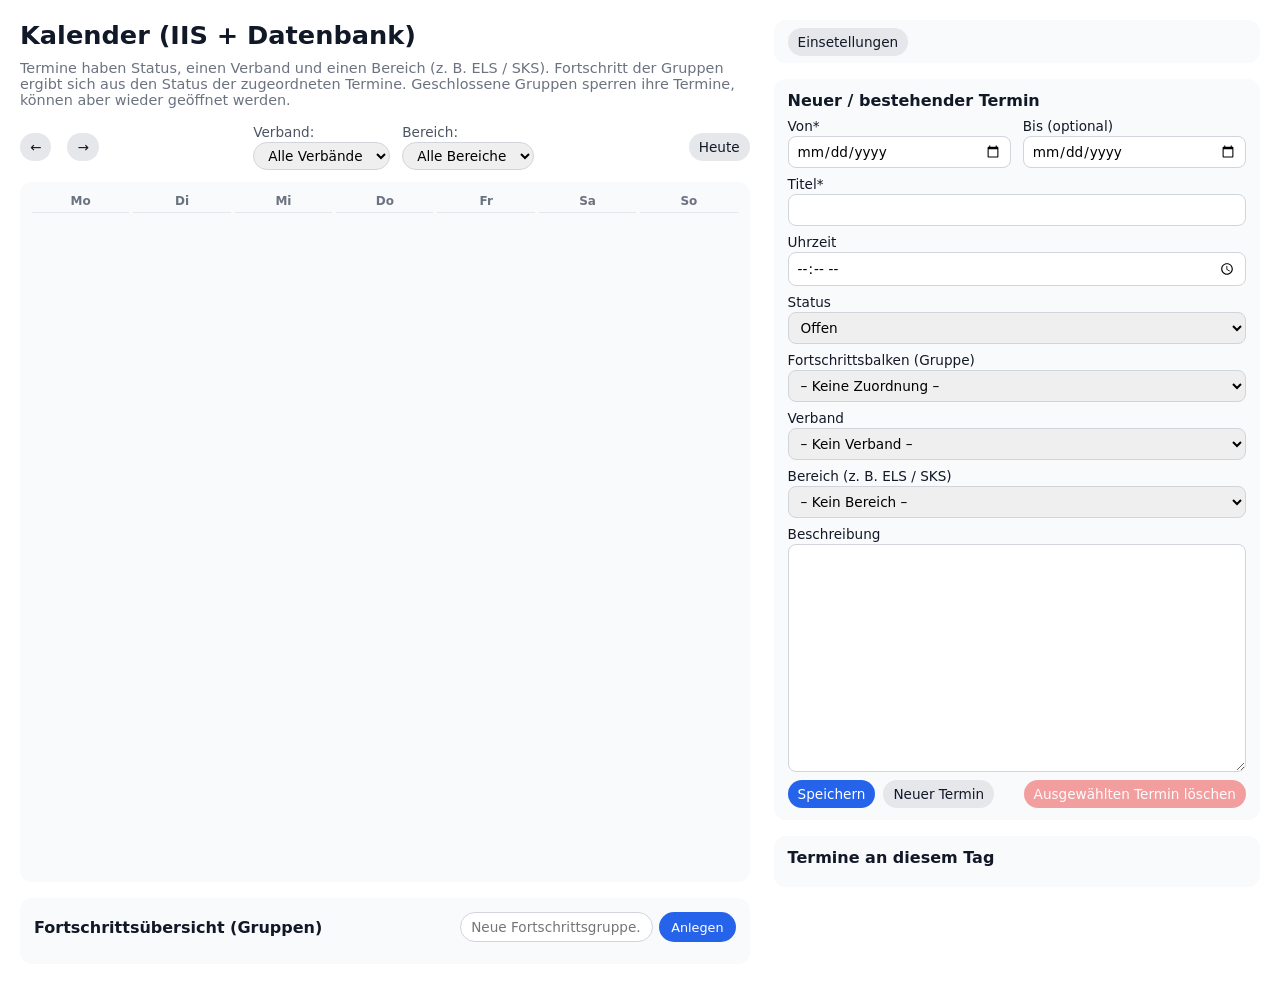
==== commit 5ff7187a: "ok" ====
--- a/wwwroot/index.html
+++ b/wwwroot/index.html
@@ -34,9 +34,7 @@
                         <select id="typeFlagFilter"></select>
                     </div>
                 </div>
-
                 <button id="todayBtn" class="secondary">Heute</button>
-                <a href="verwaltung.html" class="secondary nav-button">Nutzer & Flags pflegen</a>
             </div>
 
             <div class="calendar">
@@ -68,8 +66,7 @@
         <!-- Rechte Spalte: Formular + Tagesliste -->
         <div class="panel">
             <div class="panel-section">
-                <h2>Ausgewählter Tag: <span id="selectedDateLabel"></span></h2>
-                <small id="selectedDateFullLabel"></small>
+                <a href="verwaltung.html" class="secondary nav-button">Einsetellungen</a>
             </div>
 
             <div class="panel-section">
@@ -146,31 +143,6 @@
                 <h2>Termine an diesem Tag</h2>
                 <div class="events-list" id="eventsList"></div>
             </div>
-
-            <div class="panel-section">
-                <h2>Benutzerverwaltung</h2>
-                <div id="userStatus" class="user-status">Nicht angemeldet</div>
-
-                <form id="loginForm" class="inline-form">
-                    <input id="loginUserName" type="text" placeholder="Benutzername" required />
-                    <input id="loginPassword" type="password" placeholder="Passwort" required />
-                    <button type="submit">Login</button>
-                    <button type="button" class="secondary" id="logoutBtn">Logout</button>
-                </form>
-
-                <form id="registerForm" class="inline-form">
-                    <input id="registerUserName" type="text" placeholder="Neuer Benutzername" required />
-                    <input id="registerPassword" type="password" placeholder="Passwort" required />
-                    <select id="registerRole">
-                        <option value="user">user</option>
-                        <option value="admin">admin</option>
-                    </select>
-                    <button type="submit">Benutzer anlegen</button>
-                </form>
-
-                <div class="events-list" id="usersList"></div>
-            </div>
-
         </div>
     </div>
 
